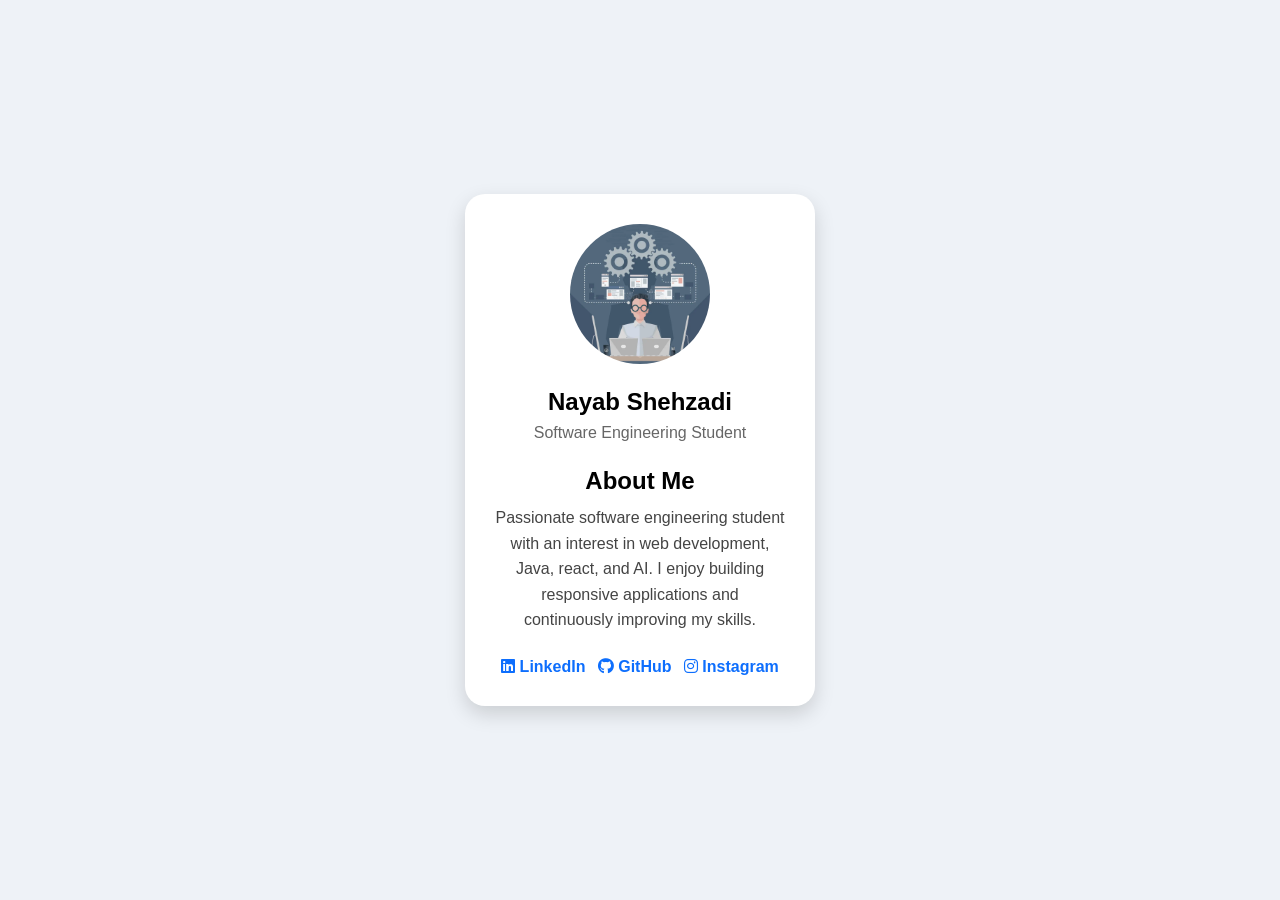
==== task1.html @ 6e50ad6a "Initial commit" ====
<!DOCTYPE html>
<html lang="en">
<head>
    <meta charset="UTF-8">
    <meta name="viewport" content="width=device-width, initial-scale=1.0">
    <title>Profile Card</title>
    <link rel="stylesheet" href="style.css">

    <!-- Font Awesome Icons -->
    <link rel="stylesheet"
    href="https://cdnjs.cloudflare.com/ajax/libs/font-awesome/6.6.0/css/all.min.css">
</head>
<style>
    *{
    margin:0;
    padding:0;
    box-sizing:border-box;
}

body{
    font-family:Arial, Helvetica, sans-serif;
    background:#eef2f7;
    display:flex;
    justify-content:center;
    align-items:center;
    min-height:100vh;
}

.container{
    width:100%;
    display:flex;
    justify-content:center;
}

.card{
    background:#fff;
    width:350px;
    max-width:500px;
    padding:30px;
    border-radius:20px;
    text-align:center;
    box-shadow:0 8px 20px rgba(0,0,0,0.15);
}

.profile-img{
    width:140px;
    height:140px;
    border-radius:50%;
    object-fit:cover;
    margin-bottom:20px;
}

.role{
    color:#666;
    margin-top:8px;
}

.bio{
    margin:25px 0;
}

.bio h2{
    margin-bottom:10px;
}

.bio p{
    line-height:1.6;
    color:#444;
}

footer{
    display:flex;
    justify-content:space-around;
}

footer a{
    text-decoration:none;
    color:#0d6efd;
    font-weight:bold;
}

footer a:hover{
    color:#084298;
}

@media(max-width:500px){

.card{
    width:350px;
}

footer{
    flex-direction:column;
    gap:12px;
}

}
</style>
<body>

<main class="container">
    <article class="card">

        <header>
            <img src="profile.jpeg" alt="Profile Photo" class="profile-img">
            <h1>Nayab Shehzadi</h1>
            <p class="role">Software Engineering Student</p>
        </header>

        <section class="bio">
            <h2>About Me</h2>
            <p>
                Passionate software engineering student with an interest in
                web development, Java, react, and AI. I enjoy building
                responsive applications and continuously improving my skills.
            </p>
        </section>

        <footer>
            <a href="https://www.linkedin.com/" target="_blank" rel="noopener noreferrer"><i class="fab fa-linkedin"></i> LinkedIn</a>
            <a href="https://github.com/" target="_blank" rel="noopener noreferrer"><i class="fab fa-github"></i> GitHub</a>
            <a href="https://www.instagram.com/" target="_blank" rel="noopener noreferrer"><i class="fab fa-instagram"></i> Instagram</a>
        </footer>

    </article>
</main>

</body>
</html>
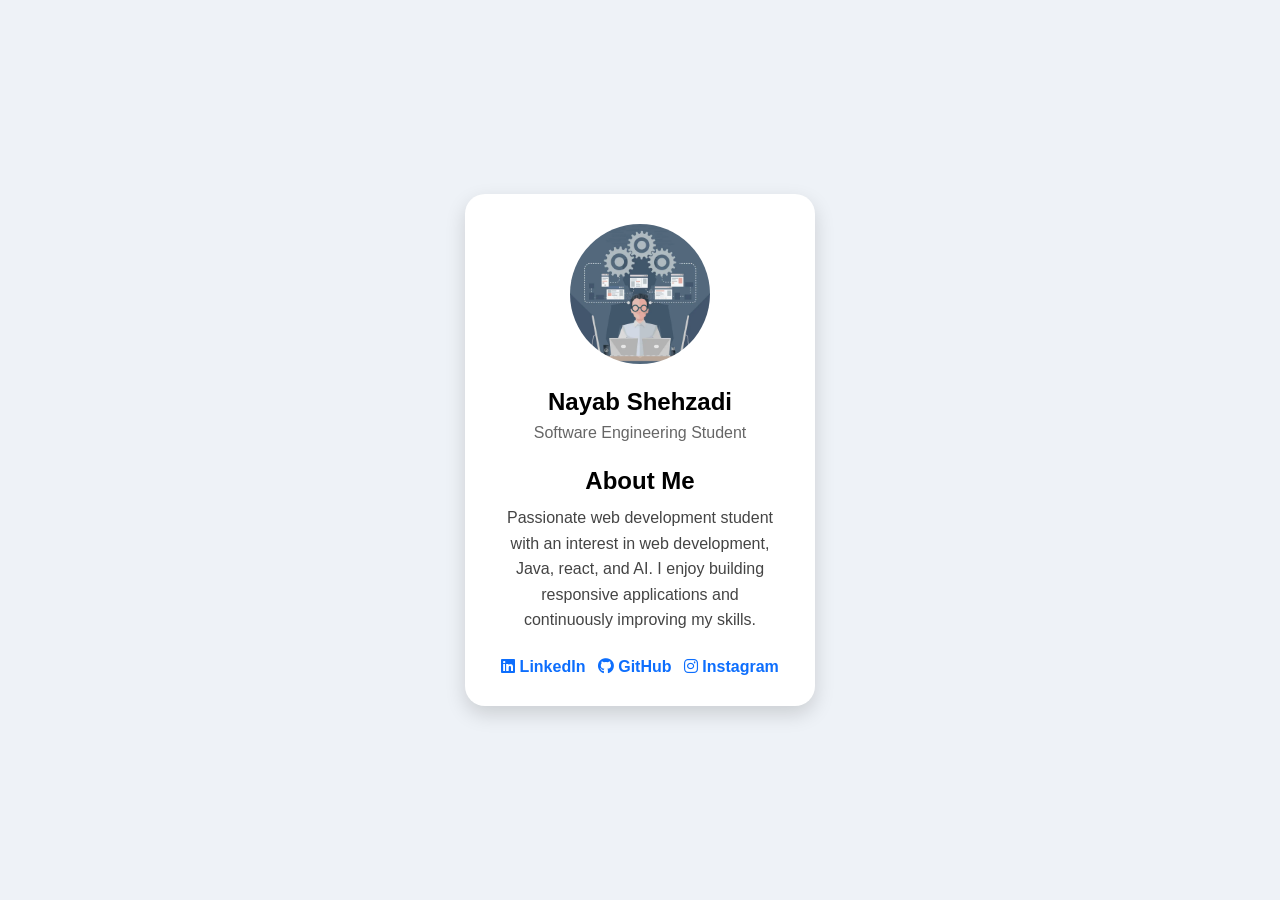
==== commit 44fa9770: "Add tasks 3 and 4" ====
--- a/task1.html
+++ b/task1.html
@@ -110,20 +110,20 @@
         <section class="bio">
             <h2>About Me</h2>
             <p>
-                Passionate software engineering student with an interest in
+                Passionate web development student with an interest in
                 web development, Java, react, and AI. I enjoy building
                 responsive applications and continuously improving my skills.
             </p>
         </section>
 
         <footer>
-            <a href="https://www.linkedin.com/" target="_blank" rel="noopener noreferrer"><i class="fab fa-linkedin"></i> LinkedIn</a>
-            <a href="https://github.com/" target="_blank" rel="noopener noreferrer"><i class="fab fa-github"></i> GitHub</a>
-            <a href="https://www.instagram.com/" target="_blank" rel="noopener noreferrer"><i class="fab fa-instagram"></i> Instagram</a>
+            <a href="www.linkedin.com"><i class="fab fa-linkedin"></i> LinkedIn</a>
+            <a href="github.com"><i class="fab fa-github"></i> GitHub</a>
+            <a href="www.instagram.com"><i class="fab fa-instagram"></i> Instagram</a>
         </footer>
 
     </article>
 </main>
 
 </body>
-</html>
+</html>
